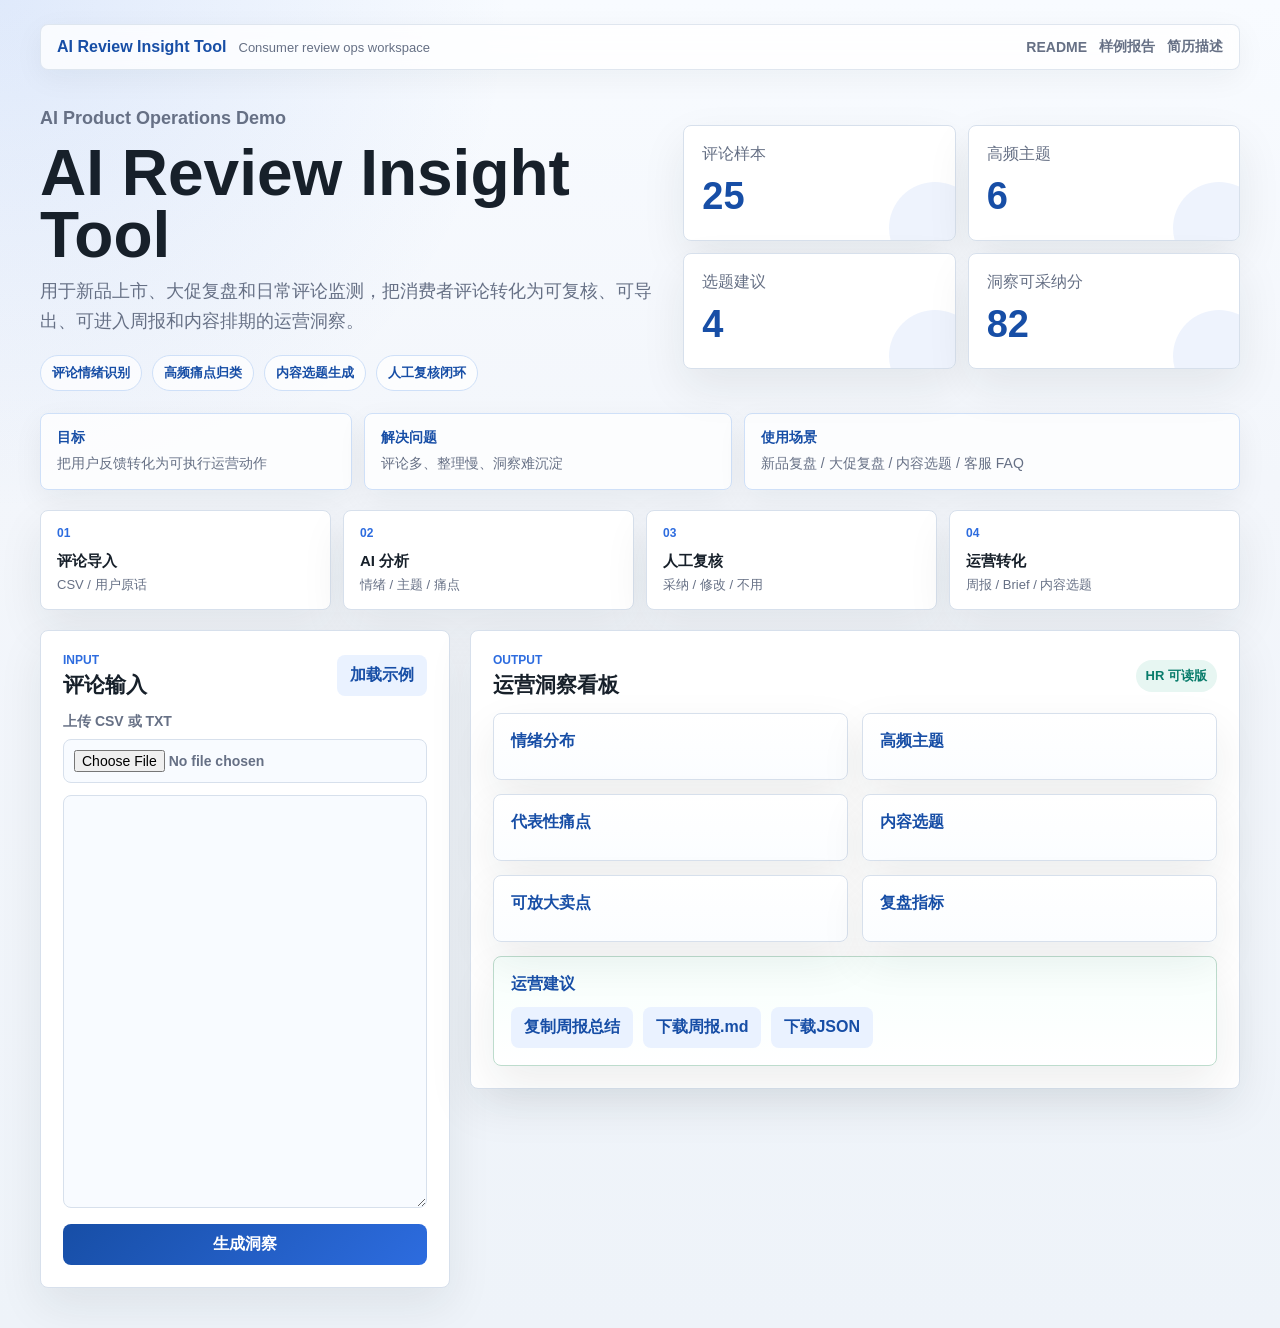
==== docs/index.html @ 0222f664 "Clarify product goal and use cases" ====
<!doctype html>
<html lang="zh-CN">
  <head>
    <meta charset="UTF-8" />
    <meta name="viewport" content="width=device-width, initial-scale=1.0" />
    <title>AI Review Insight Tool</title>
    <link rel="stylesheet" href="style.css" />
  </head>
  <body>
    <main class="page">
      <header class="topbar">
        <div>
          <strong>AI Review Insight Tool</strong>
          <span>Consumer review ops workspace</span>
        </div>
        <nav aria-label="Project links">
          <a href="https://github.com/mluo87716-png/ai-review-insight-tool">README</a>
          <a href="https://github.com/mluo87716-png/ai-review-insight-tool/blob/main/output/insight_report.md">样例报告</a>
          <a href="https://github.com/mluo87716-png/ai-review-insight-tool/blob/main/docs/resume-summary.md">简历描述</a>
        </nav>
      </header>

      <section class="hero">
        <div>
          <p class="eyebrow">AI Product Operations Demo</p>
          <h1>AI Review Insight Tool</h1>
          <p>用于新品上市、大促复盘和日常评论监测，把消费者评论转化为可复核、可导出、可进入周报和内容排期的运营洞察。</p>
          <div class="hero-tags" aria-label="Core capabilities">
            <span>评论情绪识别</span>
            <span>高频痛点归类</span>
            <span>内容选题生成</span>
            <span>人工复核闭环</span>
          </div>
        </div>
        <div class="metrics">
          <div><span>评论样本</span><strong id="reviewCount">25</strong></div>
          <div><span>高频主题</span><strong id="painCount">6</strong></div>
          <div><span>选题建议</span><strong id="topicCount">4</strong></div>
          <div><span>洞察可采纳分</span><strong id="adoptionScore">82</strong></div>
        </div>
      </section>

      <section class="scenario-strip" aria-label="Use scenarios">
        <div><strong>目标</strong><span>把用户反馈转化为可执行运营动作</span></div>
        <div><strong>解决问题</strong><span>评论多、整理慢、洞察难沉淀</span></div>
        <div><strong>使用场景</strong><span>新品复盘 / 大促复盘 / 内容选题 / 客服 FAQ</span></div>
      </section>

      <section class="workflow">
        <div><span>01</span><strong>评论导入</strong><small>CSV / 用户原话</small></div>
        <div><span>02</span><strong>AI 分析</strong><small>情绪 / 主题 / 痛点</small></div>
        <div><span>03</span><strong>人工复核</strong><small>采纳 / 修改 / 不用</small></div>
        <div><span>04</span><strong>运营转化</strong><small>周报 / Brief / 内容选题</small></div>
      </section>

      <section class="workspace">
        <aside class="panel">
          <div class="panel-title">
            <div>
              <p class="section-kicker">Input</p>
              <h2>评论输入</h2>
            </div>
            <button id="loadSample" type="button">加载示例</button>
          </div>
          <label class="file-control">
            上传 CSV 或 TXT
            <input id="fileInput" type="file" accept=".csv,.txt" />
          </label>
          <textarea id="reviewInput" rows="15"></textarea>
          <button class="primary" id="analyzeButton" type="button">生成洞察</button>
        </aside>

        <section class="panel">
          <div class="panel-title">
            <div>
              <p class="section-kicker">Output</p>
              <h2>运营洞察看板</h2>
            </div>
            <span class="badge">HR 可读版</span>
          </div>
          <div class="grid">
            <article>
              <h3>情绪分布</h3>
              <ul id="sentimentList"></ul>
            </article>
            <article>
              <h3>高频主题</h3>
              <ul id="themeList"></ul>
            </article>
            <article>
              <h3>代表性痛点</h3>
              <ul id="painList"></ul>
            </article>
            <article>
              <h3>内容选题</h3>
              <ul id="contentList"></ul>
            </article>
            <article>
              <h3>可放大卖点</h3>
              <ul id="sellingList"></ul>
            </article>
            <article>
              <h3>复盘指标</h3>
              <ul id="metricList"></ul>
            </article>
          </div>
          <section class="advice">
            <h3>运营建议</h3>
            <p id="adviceText"></p>
            <div class="actions">
              <button id="copySummary" type="button">复制周报总结</button>
              <button id="downloadReport" type="button">下载周报.md</button>
              <button id="downloadJson" type="button">下载JSON</button>
            </div>
          </section>
        </section>
      </section>
    </main>
    <script src="app.js"></script>
  </body>
</html>
---- docs/style.css ----
:root {
  --bg: #f3f6fb;
  --surface: #ffffff;
  --surface-soft: #f8fbff;
  --line: #d7e0ec;
  --text: #17202a;
  --muted: #667085;
  --blue: #174ea6;
  --blue-2: #2d6cdf;
  --soft: #eaf2ff;
  --green: #087c6b;
  --green-soft: #e7f6f2;
  --shadow: 0 18px 45px rgba(23, 32, 42, 0.08);
}

* {
  box-sizing: border-box;
}

body {
  margin: 0;
  font-family: -apple-system, BlinkMacSystemFont, "PingFang SC", "Microsoft YaHei", sans-serif;
  color: var(--text);
  background:
    radial-gradient(circle at top left, rgba(45, 108, 223, 0.12), transparent 32rem),
    linear-gradient(180deg, #f8fbff 0%, var(--bg) 36%, #eef3f9 100%);
}

button,
textarea,
input {
  font: inherit;
}

.page {
  width: min(1200px, calc(100% - 32px));
  margin: 0 auto;
  padding: 24px 0 40px;
}

.topbar {
  display: flex;
  align-items: center;
  justify-content: space-between;
  gap: 20px;
  margin-bottom: 34px;
  border: 1px solid rgba(215, 224, 236, 0.8);
  border-radius: 8px;
  padding: 13px 16px;
  background: rgba(255, 255, 255, 0.78);
  box-shadow: 0 8px 30px rgba(23, 32, 42, 0.05);
  backdrop-filter: blur(14px);
}

.topbar div,
.topbar nav {
  display: flex;
  align-items: center;
  gap: 12px;
}

.topbar strong {
  color: var(--blue);
}

.topbar span {
  color: var(--muted);
  font-size: 13px;
}

.topbar a {
  color: var(--muted);
  font-size: 14px;
  font-weight: 700;
  text-decoration: none;
}

.topbar a:hover {
  color: var(--blue);
}

.hero {
  display: grid;
  grid-template-columns: minmax(0, 1.05fr) minmax(420px, 0.95fr);
  gap: 28px;
  align-items: center;
  padding-bottom: 22px;
}

.eyebrow {
  margin: 0 0 8px;
  color: var(--blue);
  font-size: 13px;
  font-weight: 800;
}

h1,
h2,
h3,
p {
  margin-top: 0;
}

h1 {
  margin-bottom: 10px;
  font-size: clamp(38px, 5vw, 64px);
  line-height: 0.98;
  letter-spacing: 0;
}

.hero p {
  max-width: 680px;
  color: var(--muted);
  font-size: 18px;
  line-height: 1.65;
}

.hero-tags {
  display: flex;
  flex-wrap: wrap;
  gap: 10px;
  margin-top: 18px;
}

.hero-tags span {
  border: 1px solid #cfe0f8;
  border-radius: 999px;
  padding: 8px 11px;
  color: var(--blue);
  background: rgba(255, 255, 255, 0.72);
  font-size: 13px;
  font-weight: 800;
}

.metrics {
  display: grid;
  grid-template-columns: repeat(2, minmax(0, 1fr));
  gap: 12px;
}

.metrics div,
.panel,
.grid article,
.advice,
.workflow div {
  border: 1px solid var(--line);
  border-radius: 8px;
  background: var(--surface);
  box-shadow: var(--shadow);
}

.metrics div {
  position: relative;
  overflow: hidden;
  min-height: 116px;
  padding: 18px;
}

.metrics div::after {
  position: absolute;
  right: -26px;
  bottom: -34px;
  width: 92px;
  height: 92px;
  border-radius: 999px;
  background: rgba(45, 108, 223, 0.08);
  content: "";
}

.metrics span,
li,
.advice p,
.workflow small {
  color: var(--muted);
}

.metrics strong {
  display: block;
  margin-top: 12px;
  color: var(--blue);
  font-size: 38px;
  line-height: 1;
}

.workflow {
  display: grid;
  grid-template-columns: repeat(4, 1fr);
  gap: 12px;
  margin-bottom: 20px;
}

.scenario-strip {
  display: grid;
  grid-template-columns: 0.85fr 1fr 1.35fr;
  gap: 12px;
  margin-bottom: 20px;
}

.scenario-strip div {
  border: 1px solid #cfe0f8;
  border-radius: 8px;
  padding: 15px 16px;
  background: rgba(255, 255, 255, 0.78);
  box-shadow: 0 10px 30px rgba(23, 32, 42, 0.06);
}

.scenario-strip strong,
.scenario-strip span {
  display: block;
}

.scenario-strip strong {
  margin-bottom: 6px;
  color: var(--blue);
  font-size: 14px;
}

.scenario-strip span {
  color: var(--muted);
  font-size: 14px;
  line-height: 1.5;
}

.workflow div {
  padding: 15px 16px;
}

.workflow strong,
.workflow span,
.workflow small {
  display: block;
}

.workflow span {
  margin-bottom: 12px;
  color: var(--blue-2);
  font-size: 12px;
  font-weight: 900;
}

.workflow strong {
  margin-bottom: 5px;
  color: var(--text);
  font-size: 15px;
}

.workflow small {
  font-size: 13px;
}

.workspace {
  display: grid;
  grid-template-columns: 410px minmax(0, 1fr);
  gap: 20px;
  align-items: start;
}

.panel {
  padding: 22px;
}

.panel-title {
  display: flex;
  align-items: center;
  justify-content: space-between;
  gap: 12px;
  margin-bottom: 14px;
}

.panel-title h2 {
  margin-bottom: 0;
  font-size: 21px;
}

.section-kicker {
  margin-bottom: 4px;
  color: var(--blue-2);
  font-size: 12px;
  font-weight: 900;
  letter-spacing: 0;
  text-transform: uppercase;
}

button {
  border: 0;
  border-radius: 8px;
  padding: 10px 13px;
  color: var(--blue);
  background: var(--soft);
  cursor: pointer;
  font-weight: 800;
  transition: transform 0.15s ease, box-shadow 0.15s ease, background 0.15s ease;
}

button:hover {
  transform: translateY(-1px);
  box-shadow: 0 8px 18px rgba(23, 78, 166, 0.13);
}

.primary {
  width: 100%;
  margin-top: 12px;
  color: #ffffff;
  background: linear-gradient(135deg, var(--blue), var(--blue-2));
}

.file-control {
  display: grid;
  gap: 8px;
  margin-bottom: 12px;
  color: var(--muted);
  font-size: 14px;
  font-weight: 700;
}

.file-control input {
  width: 100%;
  border: 1px solid var(--line);
  border-radius: 8px;
  padding: 10px;
  color: var(--muted);
  background: var(--surface-soft);
}

textarea {
  width: 100%;
  min-height: 360px;
  border: 1px solid var(--line);
  border-radius: 8px;
  padding: 14px;
  resize: vertical;
  color: var(--text);
  background: var(--surface-soft);
  line-height: 1.6;
  outline: none;
}

textarea:focus,
.file-control input:focus {
  border-color: #8fb4ef;
  box-shadow: 0 0 0 3px rgba(45, 108, 223, 0.12);
}

.badge {
  border-radius: 999px;
  padding: 7px 10px;
  color: var(--green);
  background: var(--green-soft);
  font-size: 13px;
  font-weight: 800;
}

.grid {
  display: grid;
  grid-template-columns: repeat(2, minmax(0, 1fr));
  gap: 14px;
}

.grid article,
.advice {
  padding: 17px;
}

.grid article {
  background: linear-gradient(180deg, #ffffff 0%, #fbfdff 100%);
}

.grid article:hover {
  border-color: #bdd0ed;
}

h3 {
  margin-bottom: 10px;
  color: var(--blue);
  font-size: 16px;
}

ul {
  margin: 0;
  padding-left: 18px;
}

li {
  margin-bottom: 8px;
  line-height: 1.5;
}

.advice {
  margin-top: 14px;
  border-color: #bddccd;
  background: linear-gradient(180deg, #f7fffc 0%, #ffffff 100%);
}

.advice p {
  margin-bottom: 0;
  line-height: 1.7;
}

.actions {
  display: flex;
  flex-wrap: wrap;
  gap: 10px;
  margin-top: 12px;
}

@media (max-width: 880px) {
  .topbar,
  .topbar div,
  .topbar nav {
    align-items: flex-start;
    flex-direction: column;
  }

  .hero,
  .workspace,
  .metrics,
  .grid,
  .workflow,
  .scenario-strip {
    grid-template-columns: 1fr;
  }
}
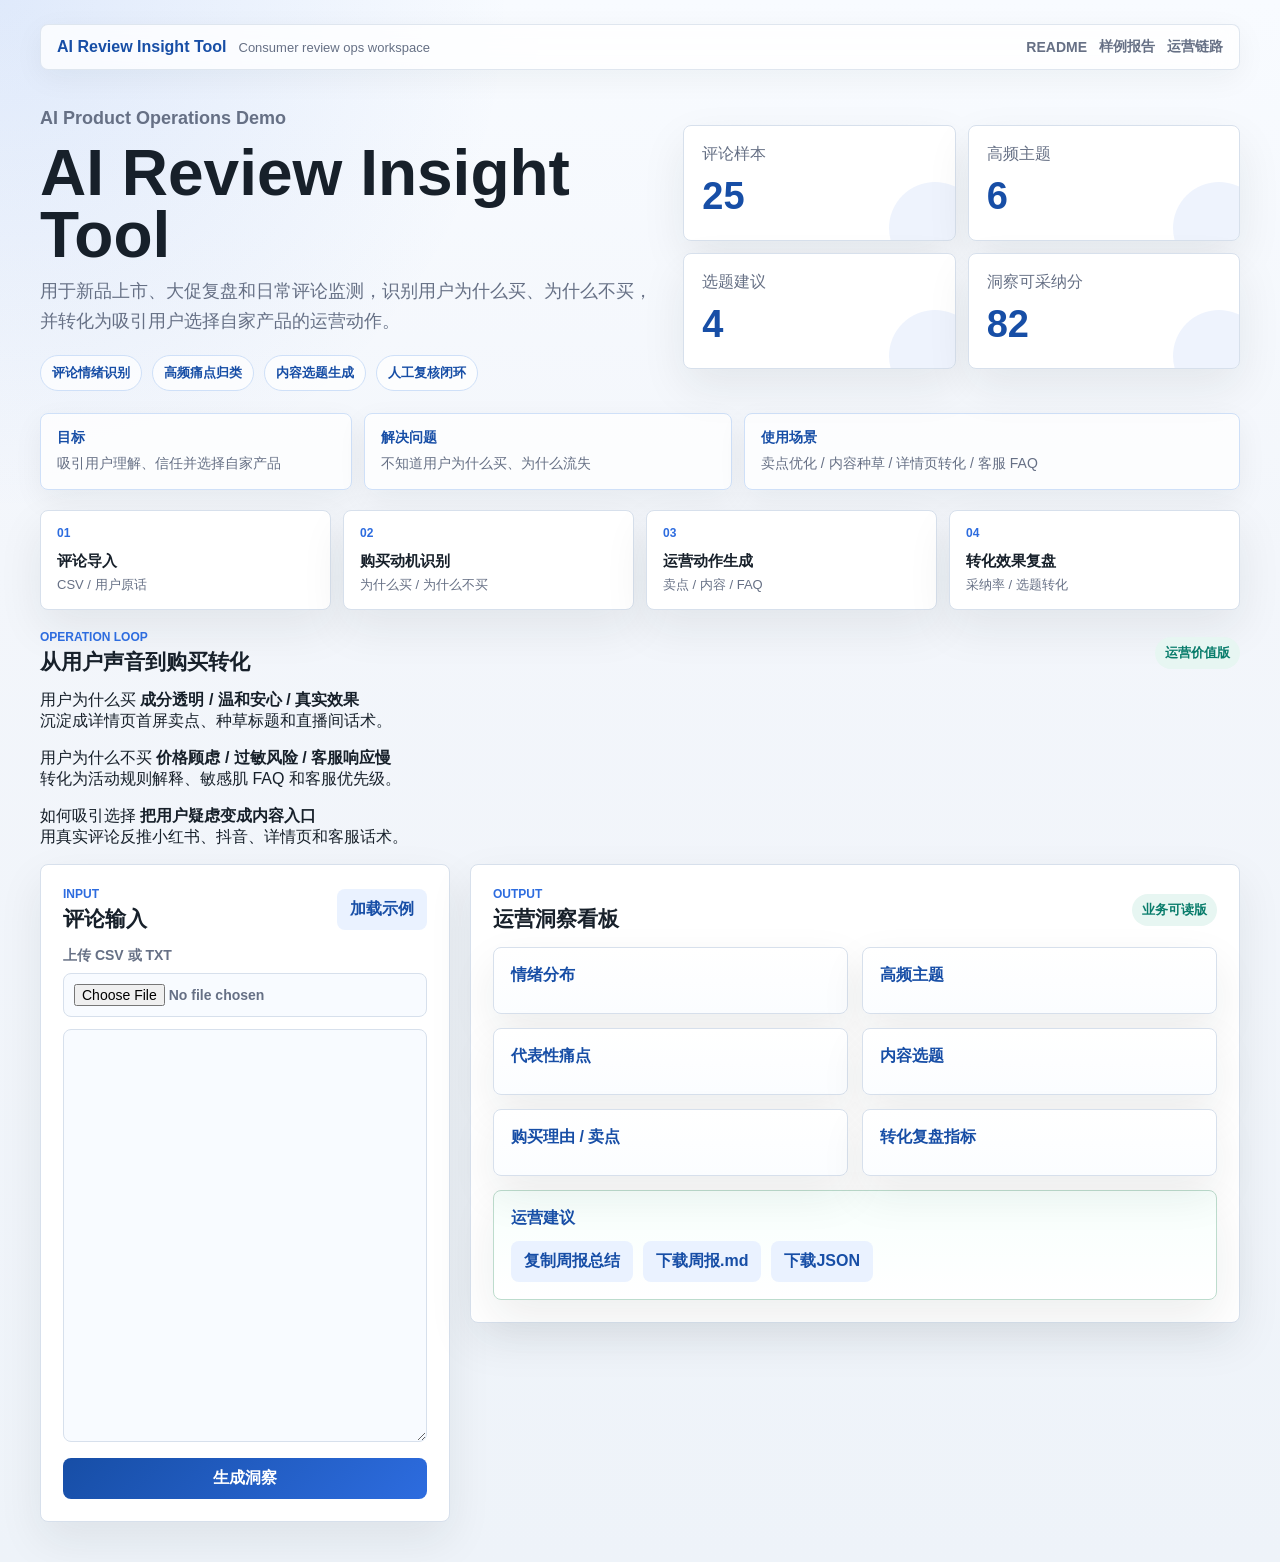
==== commit 198bf2ee: "Remove resume and interview wording" ====
--- a/docs/index.html
+++ b/docs/index.html
@@ -14,9 +14,9 @@
           <span>Consumer review ops workspace</span>
         </div>
         <nav aria-label="Project links">
-          <a href="https://github.com/mluo87716-png/ai-review-insight-tool">README</a>
-          <a href="https://github.com/mluo87716-png/ai-review-insight-tool/blob/main/output/insight_report.md">样例报告</a>
-          <a href="https://github.com/mluo87716-png/ai-review-insight-tool/blob/main/docs/resume-summary.md">简历描述</a>
+          <a href="https://github.com/Sophia7877/ai-review-insight-tool">README</a>
+          <a href="https://github.com/Sophia7877/ai-review-insight-tool/blob/main/output/insight_report.md">样例报告</a>
+          <a href="https://github.com/Sophia7877/ai-review-insight-tool/blob/main/docs/operation-loop.md">运营链路</a>
         </nav>
       </header>
 
@@ -24,7 +24,7 @@
         <div>
           <p class="eyebrow">AI Product Operations Demo</p>
           <h1>AI Review Insight Tool</h1>
-          <p>用于新品上市、大促复盘和日常评论监测，把消费者评论转化为可复核、可导出、可进入周报和内容排期的运营洞察。</p>
+          <p>用于新品上市、大促复盘和日常评论监测，识别用户为什么买、为什么不买，并转化为吸引用户选择自家产品的运营动作。</p>
           <div class="hero-tags" aria-label="Core capabilities">
             <span>评论情绪识别</span>
             <span>高频痛点归类</span>
@@ -41,16 +41,43 @@
       </section>
 
       <section class="scenario-strip" aria-label="Use scenarios">
-        <div><strong>目标</strong><span>把用户反馈转化为可执行运营动作</span></div>
-        <div><strong>解决问题</strong><span>评论多、整理慢、洞察难沉淀</span></div>
-        <div><strong>使用场景</strong><span>新品复盘 / 大促复盘 / 内容选题 / 客服 FAQ</span></div>
+        <div><strong>目标</strong><span>吸引用户理解、信任并选择自家产品</span></div>
+        <div><strong>解决问题</strong><span>不知道用户为什么买、为什么流失</span></div>
+        <div><strong>使用场景</strong><span>卖点优化 / 内容种草 / 详情页转化 / 客服 FAQ</span></div>
       </section>
 
       <section class="workflow">
         <div><span>01</span><strong>评论导入</strong><small>CSV / 用户原话</small></div>
-        <div><span>02</span><strong>AI 分析</strong><small>情绪 / 主题 / 痛点</small></div>
-        <div><span>03</span><strong>人工复核</strong><small>采纳 / 修改 / 不用</small></div>
-        <div><span>04</span><strong>运营转化</strong><small>周报 / Brief / 内容选题</small></div>
+        <div><span>02</span><strong>购买动机识别</strong><small>为什么买 / 为什么不买</small></div>
+        <div><span>03</span><strong>运营动作生成</strong><small>卖点 / 内容 / FAQ</small></div>
+        <div><span>04</span><strong>转化效果复盘</strong><small>采纳率 / 选题转化</small></div>
+      </section>
+
+      <section class="conversion-map">
+        <div class="panel-title">
+          <div>
+            <p class="section-kicker">Operation Loop</p>
+            <h2>从用户声音到购买转化</h2>
+          </div>
+          <span class="badge">运营价值版</span>
+        </div>
+        <div class="conversion-grid">
+          <article>
+            <span>用户为什么买</span>
+            <strong>成分透明 / 温和安心 / 真实效果</strong>
+            <p>沉淀成详情页首屏卖点、种草标题和直播间话术。</p>
+          </article>
+          <article>
+            <span>用户为什么不买</span>
+            <strong>价格顾虑 / 过敏风险 / 客服响应慢</strong>
+            <p>转化为活动规则解释、敏感肌 FAQ 和客服优先级。</p>
+          </article>
+          <article>
+            <span>如何吸引选择</span>
+            <strong>把用户疑虑变成内容入口</strong>
+            <p>用真实评论反推小红书、抖音、详情页和客服话术。</p>
+          </article>
+        </div>
       </section>
 
       <section class="workspace">
@@ -76,7 +103,7 @@
               <p class="section-kicker">Output</p>
               <h2>运营洞察看板</h2>
             </div>
-            <span class="badge">HR 可读版</span>
+            <span class="badge">业务可读版</span>
           </div>
           <div class="grid">
             <article>
@@ -96,11 +123,11 @@
               <ul id="contentList"></ul>
             </article>
             <article>
-              <h3>可放大卖点</h3>
+              <h3>购买理由 / 卖点</h3>
               <ul id="sellingList"></ul>
             </article>
             <article>
-              <h3>复盘指标</h3>
+              <h3>转化复盘指标</h3>
               <ul id="metricList"></ul>
             </article>
           </div>
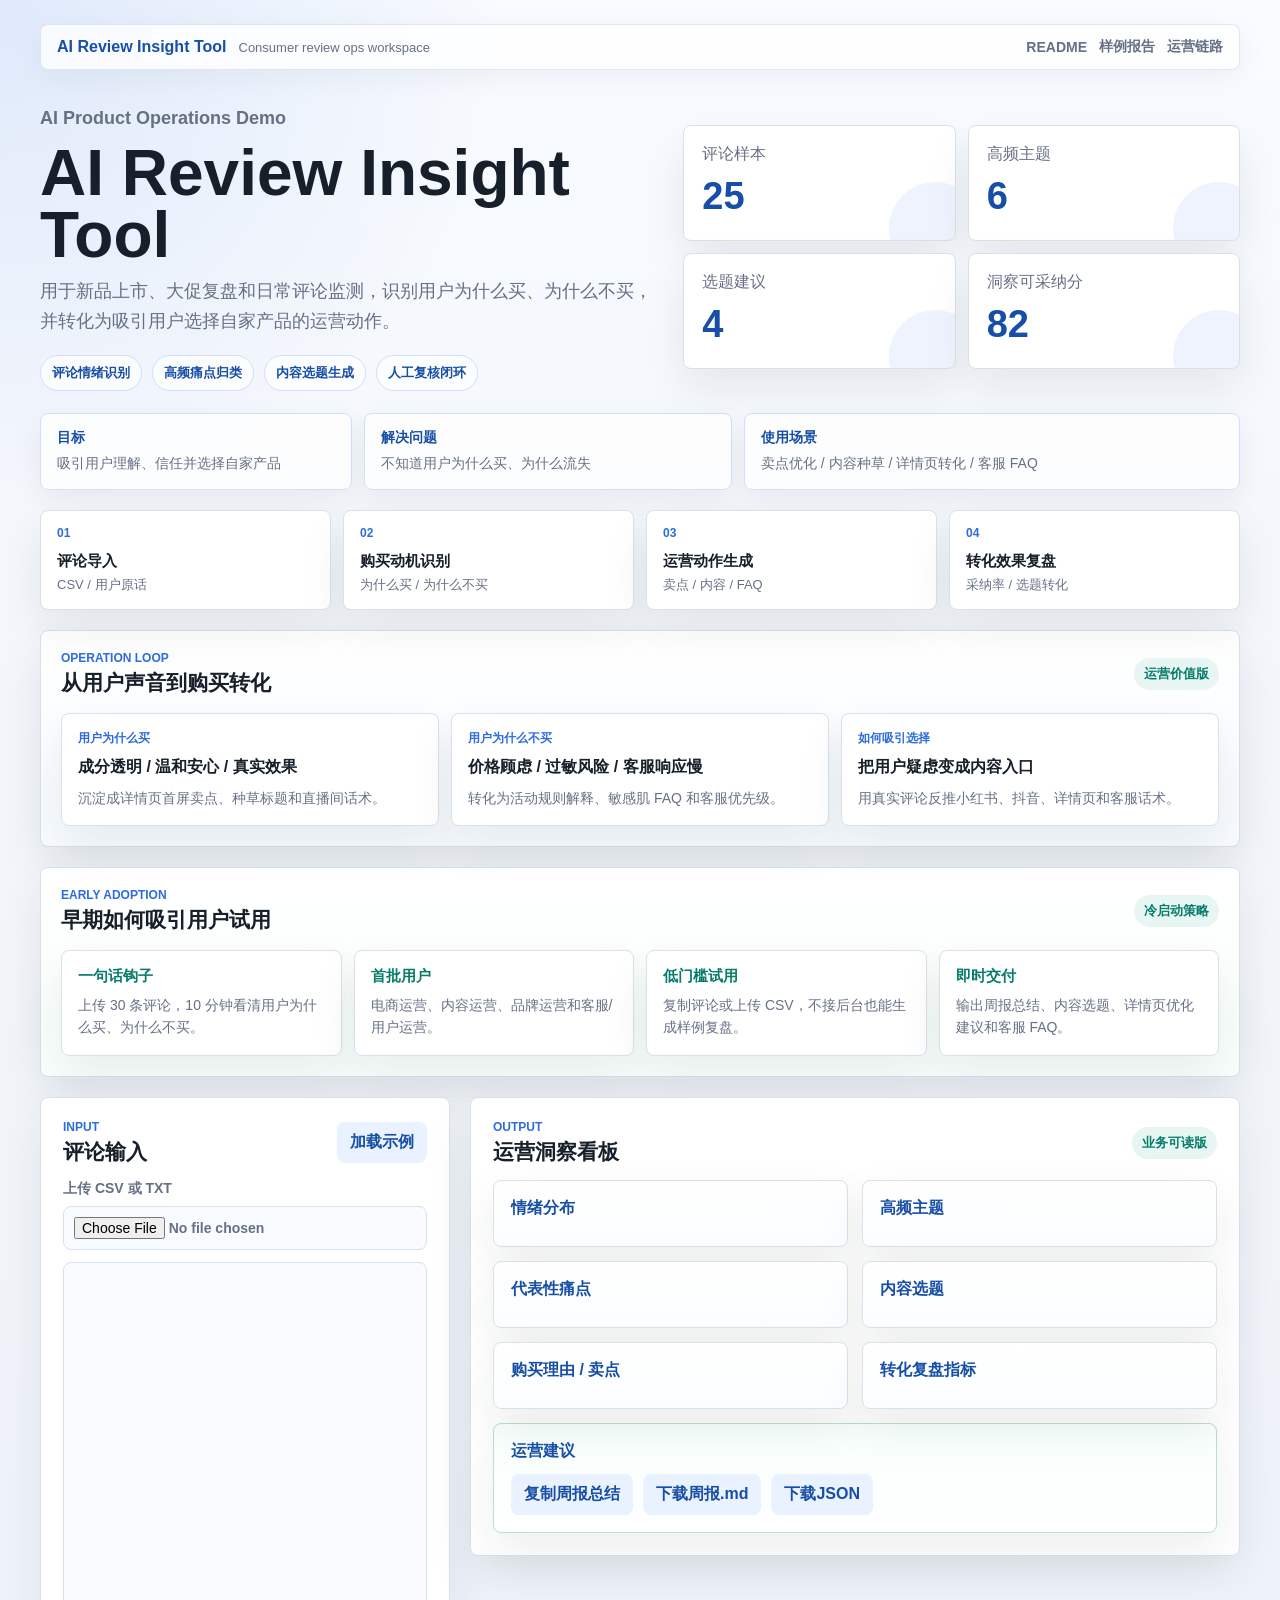
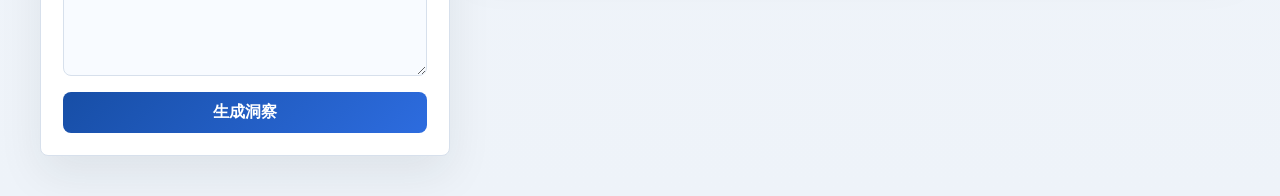
==== commit 61b06248: "Add early adoption strategy" ====
--- a/docs/index.html
+++ b/docs/index.html
@@ -80,6 +80,34 @@
         </div>
       </section>
 
+      <section class="growth-map">
+        <div class="panel-title">
+          <div>
+            <p class="section-kicker">Early Adoption</p>
+            <h2>早期如何吸引用户试用</h2>
+          </div>
+          <span class="badge">冷启动策略</span>
+        </div>
+        <div class="growth-grid">
+          <article>
+            <strong>一句话钩子</strong>
+            <p>上传 30 条评论，10 分钟看清用户为什么买、为什么不买。</p>
+          </article>
+          <article>
+            <strong>首批用户</strong>
+            <p>电商运营、内容运营、品牌运营和客服/用户运营。</p>
+          </article>
+          <article>
+            <strong>低门槛试用</strong>
+            <p>复制评论或上传 CSV，不接后台也能生成样例复盘。</p>
+          </article>
+          <article>
+            <strong>即时交付</strong>
+            <p>输出周报总结、内容选题、详情页优化建议和客服 FAQ。</p>
+          </article>
+        </div>
+      </section>
+
       <section class="workspace">
         <aside class="panel">
           <div class="panel-title">
--- a/docs/style.css
+++ b/docs/style.css
@@ -142,7 +142,11 @@
 .panel,
 .grid article,
 .advice,
-.workflow div {
+.workflow div,
+.conversion-map,
+.conversion-grid article,
+.growth-map,
+.growth-grid article {
   border: 1px solid var(--line);
   border-radius: 8px;
   background: var(--surface);
@@ -223,6 +227,83 @@
 
 .workflow div {
   padding: 15px 16px;
+}
+
+.conversion-map {
+  margin-bottom: 20px;
+  padding: 20px;
+  background: linear-gradient(180deg, #ffffff 0%, #f7fbff 100%);
+}
+
+.growth-map {
+  margin-bottom: 20px;
+  padding: 20px;
+  background: linear-gradient(180deg, #ffffff 0%, #f8fffc 100%);
+}
+
+.conversion-map .panel-title,
+.growth-map .panel-title {
+  margin-bottom: 16px;
+}
+
+.conversion-grid,
+.growth-grid {
+  display: grid;
+  gap: 12px;
+}
+
+.conversion-grid {
+  grid-template-columns: repeat(3, 1fr);
+}
+
+.growth-grid {
+  grid-template-columns: repeat(4, 1fr);
+}
+
+.conversion-grid article,
+.growth-grid article {
+  padding: 16px;
+}
+
+.conversion-grid span,
+.conversion-grid strong,
+.conversion-grid p,
+.growth-grid strong,
+.growth-grid p {
+  display: block;
+}
+
+.conversion-grid span {
+  margin-bottom: 8px;
+  color: var(--blue-2);
+  font-size: 12px;
+  font-weight: 900;
+}
+
+.conversion-grid strong {
+  margin-bottom: 9px;
+  color: var(--text);
+  line-height: 1.45;
+}
+
+.conversion-grid p {
+  margin-bottom: 0;
+  color: var(--muted);
+  font-size: 14px;
+  line-height: 1.6;
+}
+
+.growth-grid strong {
+  margin-bottom: 8px;
+  color: var(--green);
+  font-size: 15px;
+}
+
+.growth-grid p {
+  margin-bottom: 0;
+  color: var(--muted);
+  font-size: 14px;
+  line-height: 1.6;
 }
 
 .workflow strong,
@@ -416,7 +497,9 @@
   .metrics,
   .grid,
   .workflow,
-  .scenario-strip {
+  .scenario-strip,
+  .conversion-grid,
+  .growth-grid {
     grid-template-columns: 1fr;
   }
 }
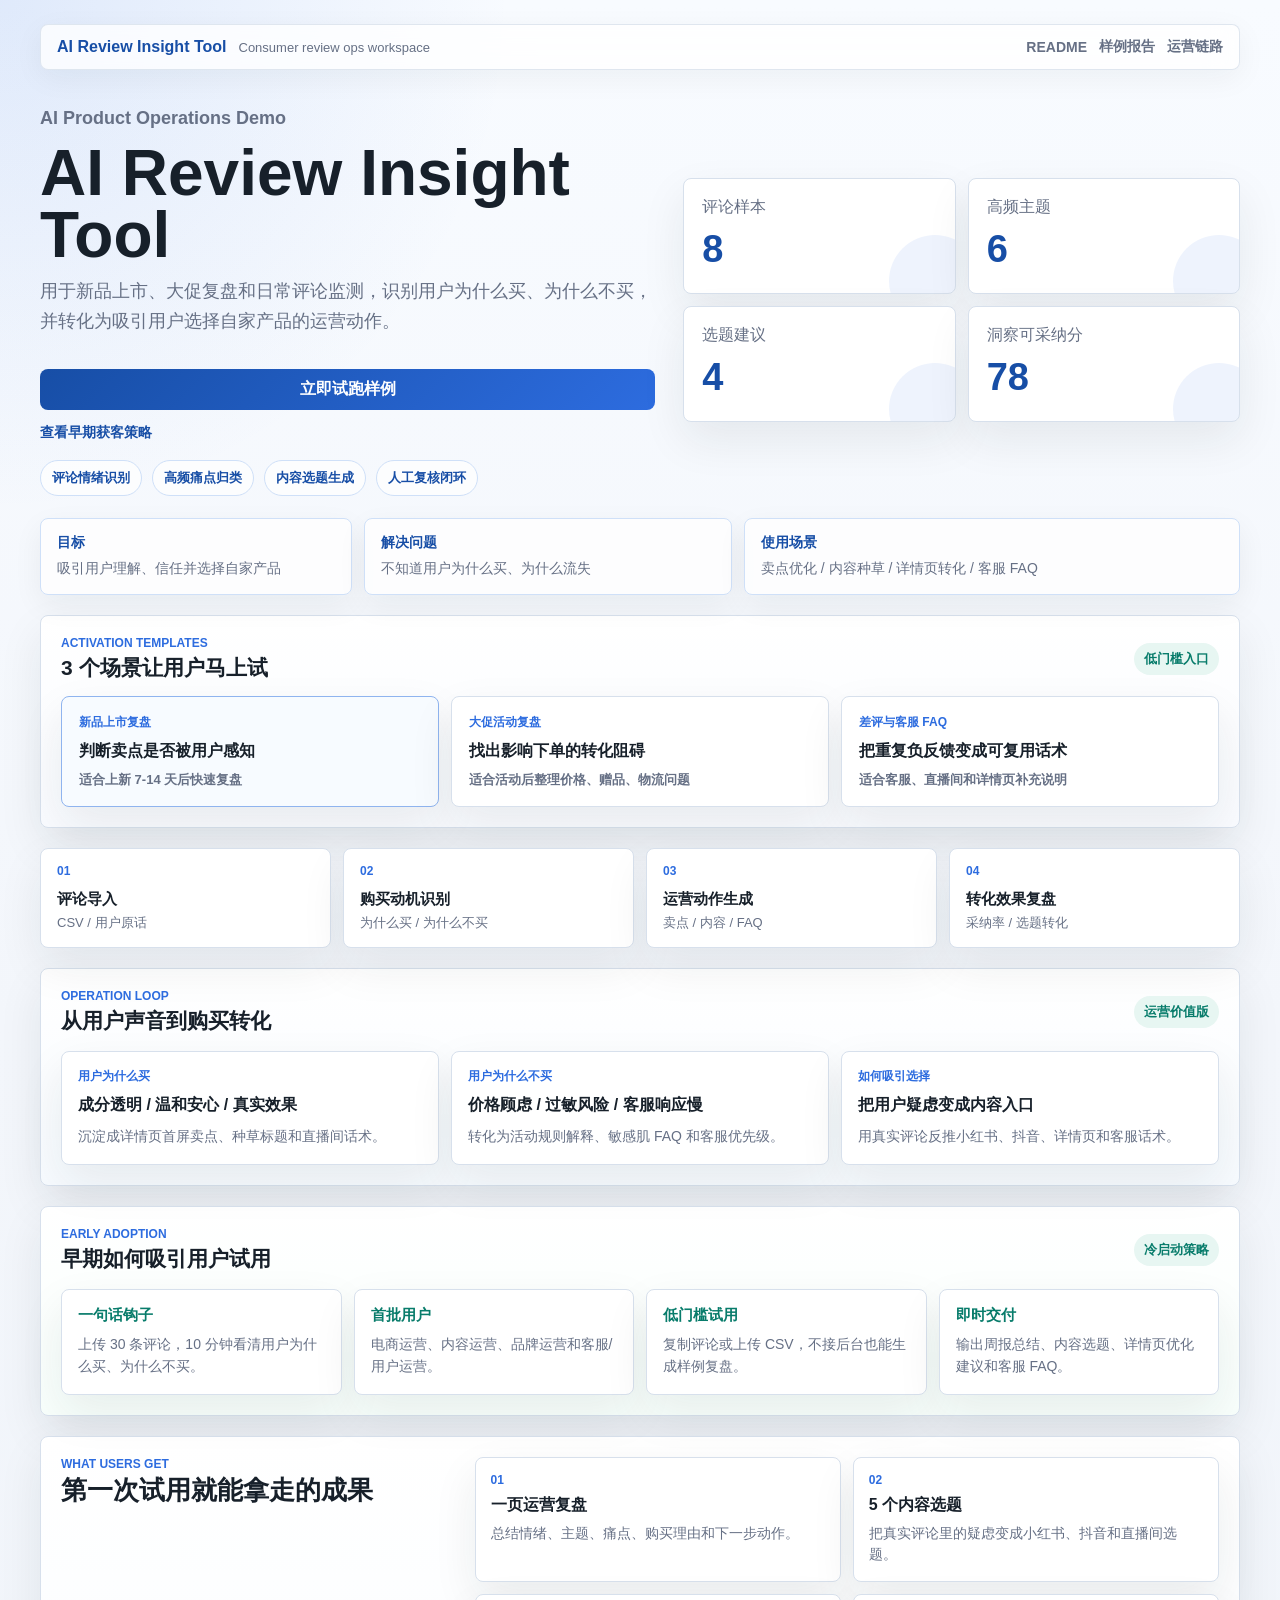
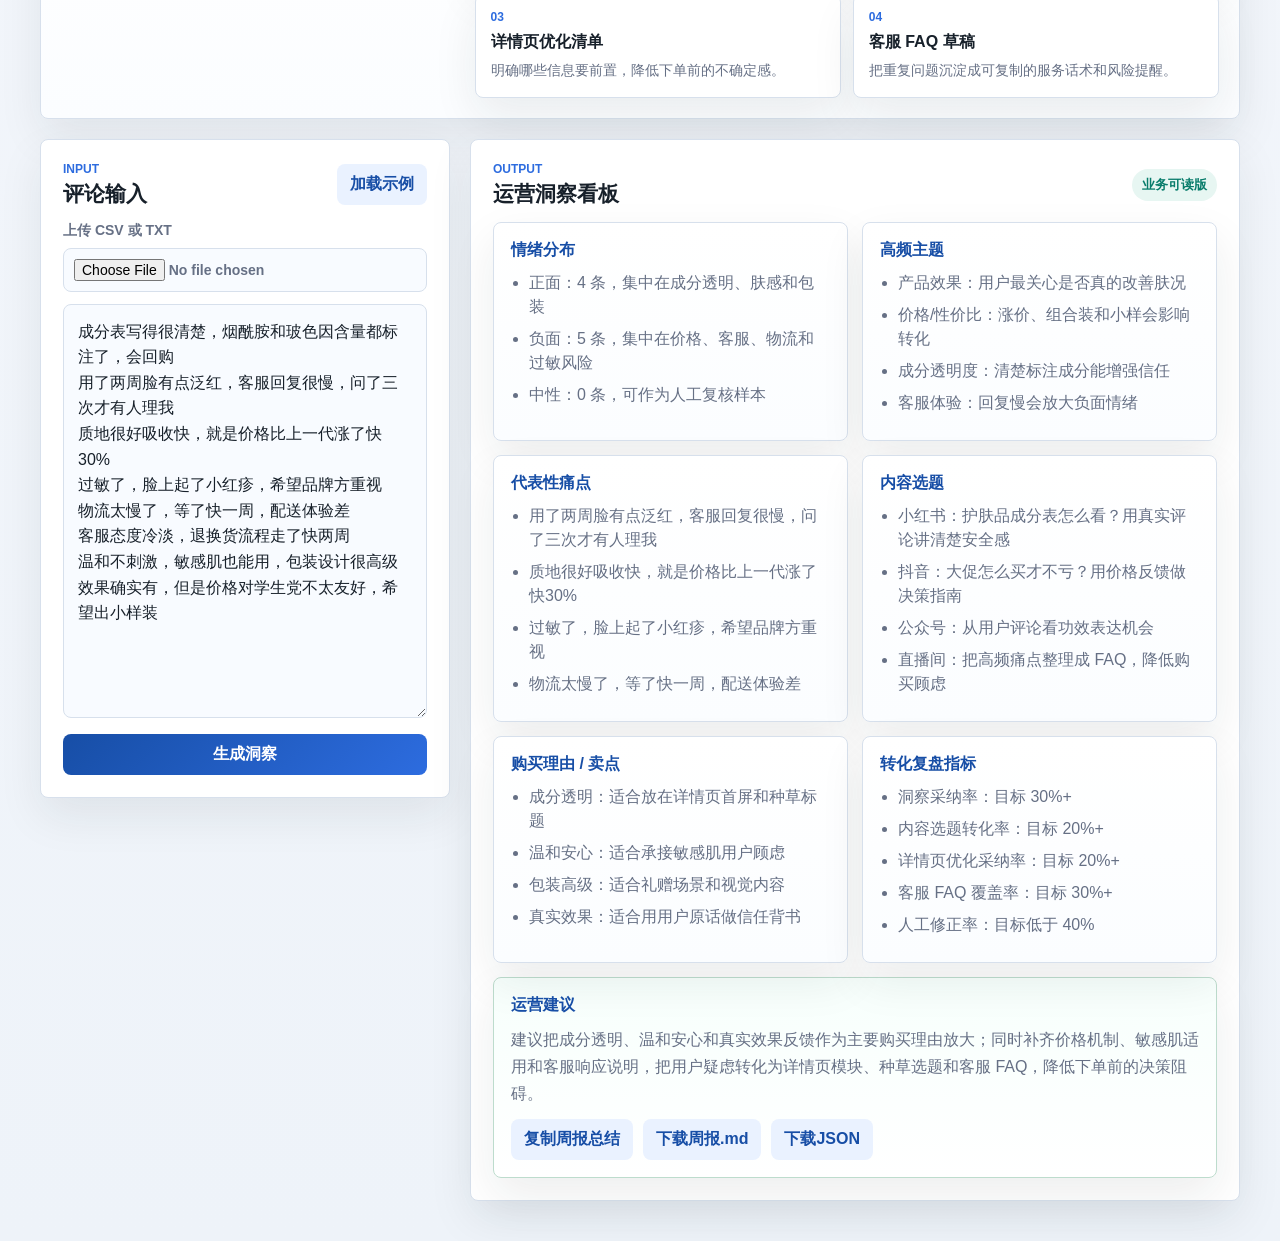
==== commit abd4d473: "Improve demo activation experience" ====
--- a/docs/index.html
+++ b/docs/index.html
@@ -25,6 +25,10 @@
           <p class="eyebrow">AI Product Operations Demo</p>
           <h1>AI Review Insight Tool</h1>
           <p>用于新品上市、大促复盘和日常评论监测，识别用户为什么买、为什么不买，并转化为吸引用户选择自家产品的运营动作。</p>
+          <div class="hero-actions">
+            <button class="primary inline-action" id="startDemo" type="button">立即试跑样例</button>
+            <a href="early-adoption.md">查看早期获客策略</a>
+          </div>
           <div class="hero-tags" aria-label="Core capabilities">
             <span>评论情绪识别</span>
             <span>高频痛点归类</span>
@@ -46,6 +50,33 @@
         <div><strong>使用场景</strong><span>卖点优化 / 内容种草 / 详情页转化 / 客服 FAQ</span></div>
       </section>
 
+      <section class="template-lab">
+        <div class="panel-title">
+          <div>
+            <p class="section-kicker">Activation Templates</p>
+            <h2>3 个场景让用户马上试</h2>
+          </div>
+          <span class="badge">低门槛入口</span>
+        </div>
+        <div class="template-grid">
+          <button class="template-card active" type="button" data-template="launch">
+            <span>新品上市复盘</span>
+            <strong>判断卖点是否被用户感知</strong>
+            <small>适合上新 7-14 天后快速复盘</small>
+          </button>
+          <button class="template-card" type="button" data-template="campaign">
+            <span>大促活动复盘</span>
+            <strong>找出影响下单的转化阻碍</strong>
+            <small>适合活动后整理价格、赠品、物流问题</small>
+          </button>
+          <button class="template-card" type="button" data-template="negative">
+            <span>差评与客服 FAQ</span>
+            <strong>把重复负反馈变成可复用话术</strong>
+            <small>适合客服、直播间和详情页补充说明</small>
+          </button>
+        </div>
+      </section>
+
       <section class="workflow">
         <div><span>01</span><strong>评论导入</strong><small>CSV / 用户原话</small></div>
         <div><span>02</span><strong>购买动机识别</strong><small>为什么买 / 为什么不买</small></div>
@@ -108,7 +139,20 @@
         </div>
       </section>
 
-      <section class="workspace">
+      <section class="outcome-wall">
+        <div>
+          <p class="section-kicker">What users get</p>
+          <h2>第一次试用就能拿走的成果</h2>
+        </div>
+        <div class="outcome-grid">
+          <article><span>01</span><strong>一页运营复盘</strong><p>总结情绪、主题、痛点、购买理由和下一步动作。</p></article>
+          <article><span>02</span><strong>5 个内容选题</strong><p>把真实评论里的疑虑变成小红书、抖音和直播间选题。</p></article>
+          <article><span>03</span><strong>详情页优化清单</strong><p>明确哪些信息要前置，降低下单前的不确定感。</p></article>
+          <article><span>04</span><strong>客服 FAQ 草稿</strong><p>把重复问题沉淀成可复制的服务话术和风险提醒。</p></article>
+        </div>
+      </section>
+
+      <section class="workspace" id="demoWorkspace">
         <aside class="panel">
           <div class="panel-title">
             <div>
--- a/docs/style.css
+++ b/docs/style.css
@@ -122,6 +122,26 @@
   margin-top: 18px;
 }
 
+.hero-actions {
+  display: flex;
+  flex-wrap: wrap;
+  align-items: center;
+  gap: 14px;
+  margin-top: 20px;
+}
+
+.hero-actions a {
+  color: var(--blue);
+  font-size: 14px;
+  font-weight: 800;
+  text-decoration: none;
+}
+
+.inline-action {
+  width: auto;
+  margin-top: 0;
+}
+
 .hero-tags span {
   border: 1px solid #cfe0f8;
   border-radius: 999px;
@@ -146,7 +166,11 @@
 .conversion-map,
 .conversion-grid article,
 .growth-map,
-.growth-grid article {
+.growth-grid article,
+.template-lab,
+.template-card,
+.outcome-wall,
+.outcome-grid article {
   border: 1px solid var(--line);
   border-radius: 8px;
   background: var(--surface);
@@ -229,6 +253,55 @@
   padding: 15px 16px;
 }
 
+.template-lab {
+  margin-bottom: 20px;
+  padding: 20px;
+  background: linear-gradient(180deg, #ffffff 0%, #f9fbff 100%);
+}
+
+.template-grid {
+  display: grid;
+  grid-template-columns: repeat(3, 1fr);
+  gap: 12px;
+}
+
+.template-card {
+  padding: 17px;
+  text-align: left;
+  background: #ffffff;
+}
+
+.template-card.active,
+.template-card:hover {
+  border-color: #8fb4ef;
+  background: #f7fbff;
+}
+
+.template-card span,
+.template-card strong,
+.template-card small {
+  display: block;
+}
+
+.template-card span {
+  margin-bottom: 8px;
+  color: var(--blue-2);
+  font-size: 12px;
+  font-weight: 900;
+}
+
+.template-card strong {
+  margin-bottom: 8px;
+  color: var(--text);
+  line-height: 1.45;
+}
+
+.template-card small {
+  color: var(--muted);
+  font-size: 13px;
+  line-height: 1.5;
+}
+
 .conversion-map {
   margin-bottom: 20px;
   padding: 20px;
@@ -304,6 +377,52 @@
   color: var(--muted);
   font-size: 14px;
   line-height: 1.6;
+}
+
+.outcome-wall {
+  display: grid;
+  grid-template-columns: 0.85fr 1.6fr;
+  gap: 18px;
+  margin-bottom: 20px;
+  padding: 20px;
+  background: linear-gradient(180deg, #ffffff 0%, #fbfdff 100%);
+}
+
+.outcome-wall h2 {
+  margin-bottom: 0;
+  font-size: 26px;
+  line-height: 1.2;
+}
+
+.outcome-grid {
+  display: grid;
+  grid-template-columns: repeat(2, 1fr);
+  gap: 12px;
+}
+
+.outcome-grid article {
+  padding: 15px;
+}
+
+.outcome-grid span {
+  display: block;
+  margin-bottom: 8px;
+  color: var(--blue-2);
+  font-size: 12px;
+  font-weight: 900;
+}
+
+.outcome-grid strong {
+  display: block;
+  margin-bottom: 7px;
+  color: var(--text);
+}
+
+.outcome-grid p {
+  margin-bottom: 0;
+  color: var(--muted);
+  font-size: 14px;
+  line-height: 1.55;
 }
 
 .workflow strong,
@@ -498,8 +617,11 @@
   .grid,
   .workflow,
   .scenario-strip,
+  .template-grid,
   .conversion-grid,
-  .growth-grid {
+  .growth-grid,
+  .outcome-wall,
+  .outcome-grid {
     grid-template-columns: 1fr;
   }
 }
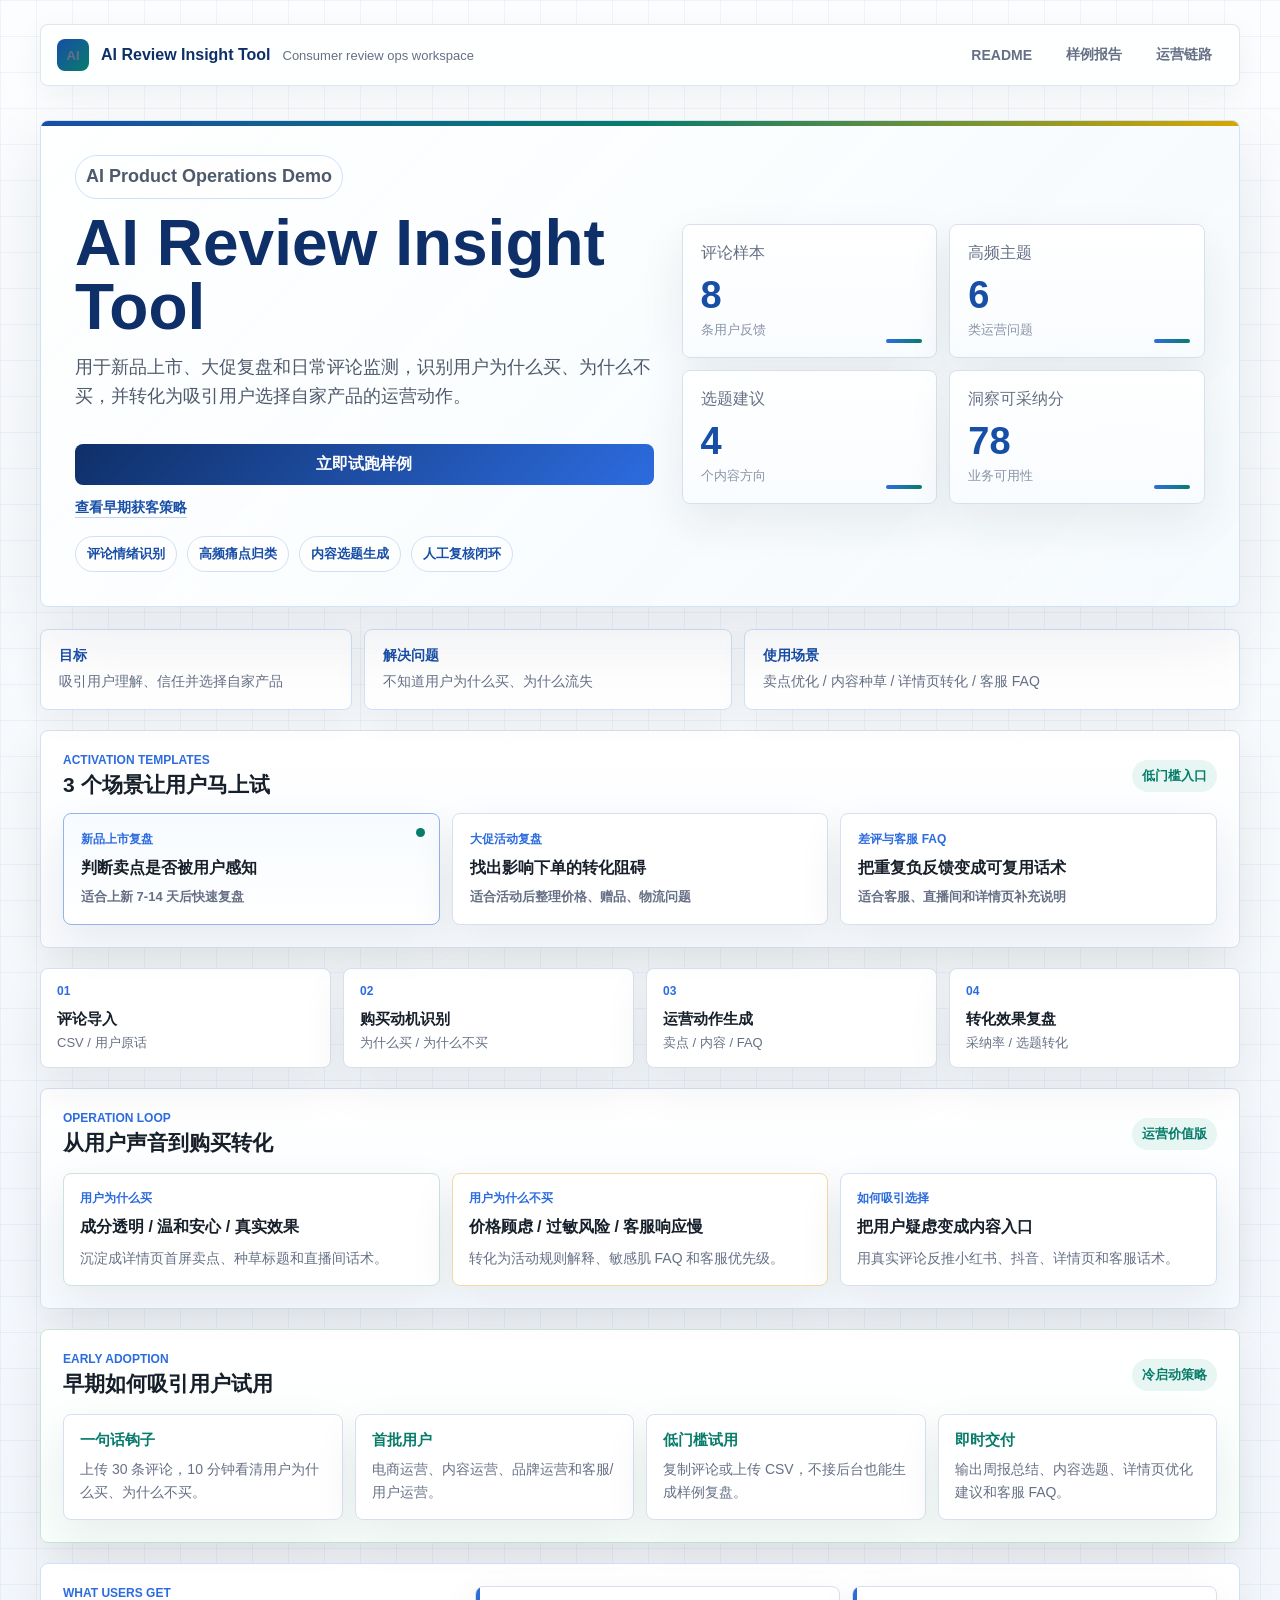
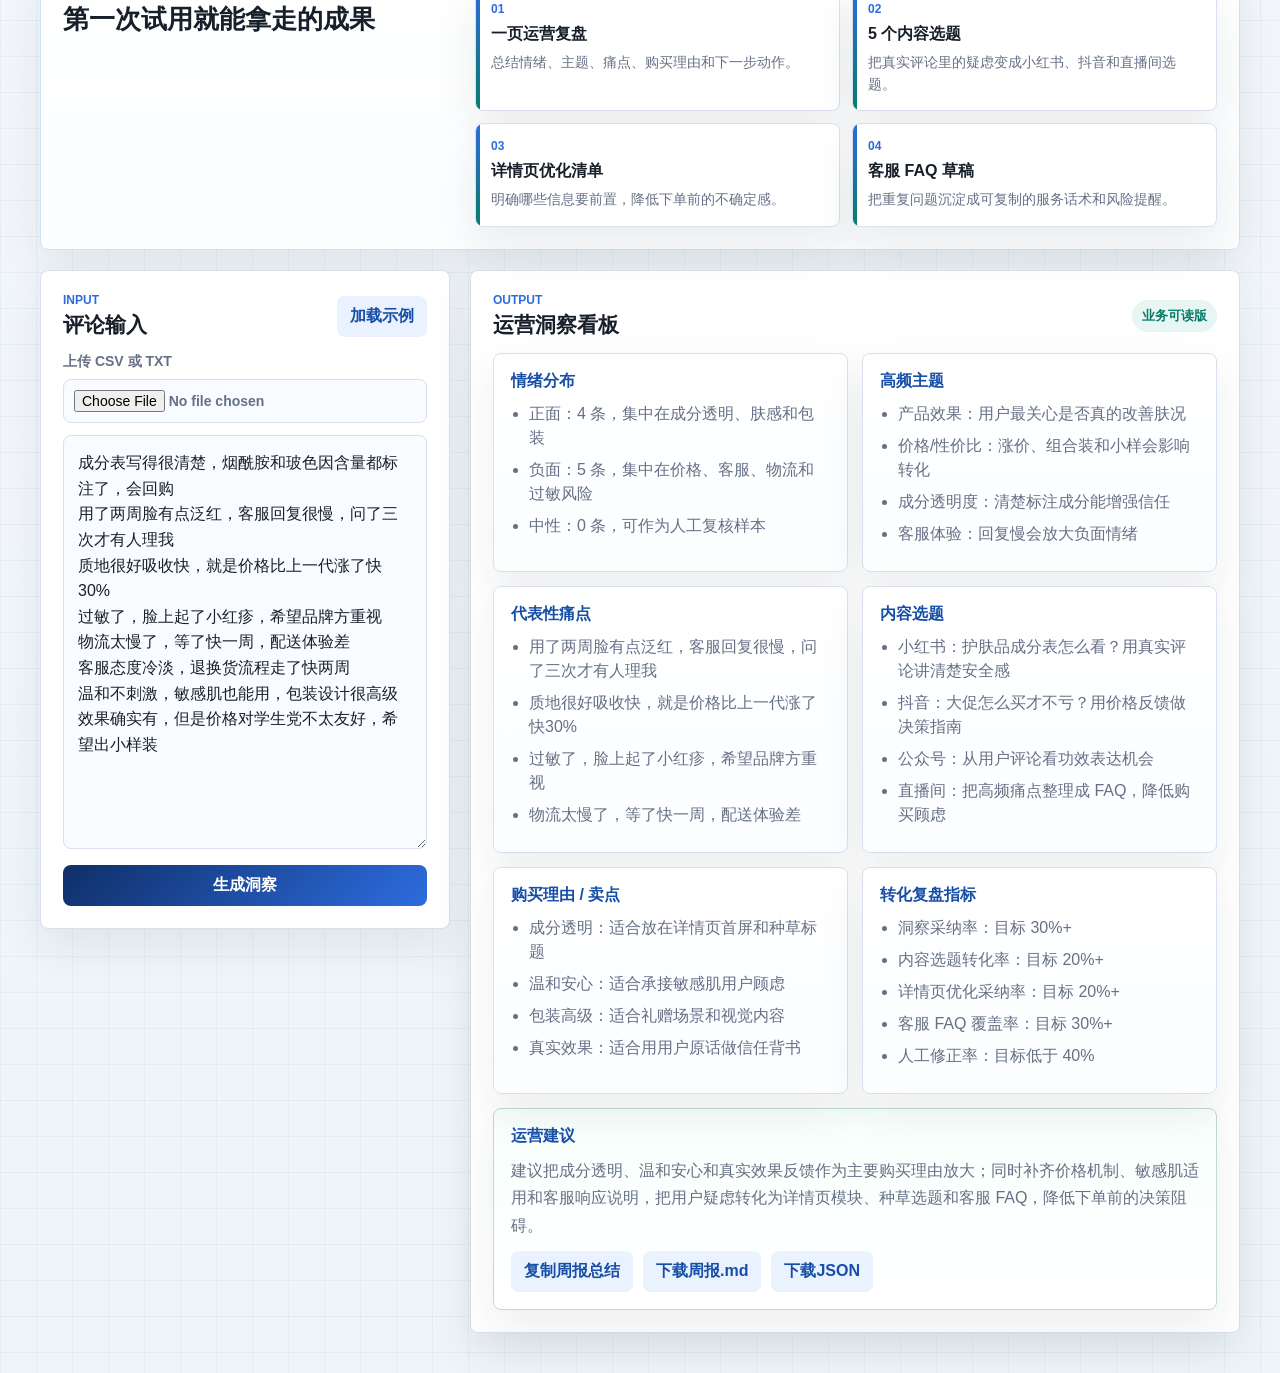
==== commit 1af2de1f: "Remove JD coverage from public project" ====
--- a/docs/index.html
+++ b/docs/index.html
@@ -10,6 +10,7 @@
     <main class="page">
       <header class="topbar">
         <div>
+          <span class="brand-mark">AI</span>
           <strong>AI Review Insight Tool</strong>
           <span>Consumer review ops workspace</span>
         </div>
@@ -37,10 +38,10 @@
           </div>
         </div>
         <div class="metrics">
-          <div><span>评论样本</span><strong id="reviewCount">25</strong></div>
-          <div><span>高频主题</span><strong id="painCount">6</strong></div>
-          <div><span>选题建议</span><strong id="topicCount">4</strong></div>
-          <div><span>洞察可采纳分</span><strong id="adoptionScore">82</strong></div>
+          <div><span>评论样本</span><strong id="reviewCount">25</strong><small>条用户反馈</small></div>
+          <div><span>高频主题</span><strong id="painCount">6</strong><small>类运营问题</small></div>
+          <div><span>选题建议</span><strong id="topicCount">4</strong><small>个内容方向</small></div>
+          <div><span>洞察可采纳分</span><strong id="adoptionScore">82</strong><small>业务可用性</small></div>
         </div>
       </section>
 
--- a/docs/style.css
+++ b/docs/style.css
@@ -1,16 +1,21 @@
 :root {
-  --bg: #f3f6fb;
+  --bg: #f4f7fb;
   --surface: #ffffff;
   --surface-soft: #f8fbff;
   --line: #d7e0ec;
   --text: #17202a;
   --muted: #667085;
+  --muted-2: #8a94a6;
   --blue: #174ea6;
   --blue-2: #2d6cdf;
+  --blue-3: #0f2f68;
   --soft: #eaf2ff;
   --green: #087c6b;
   --green-soft: #e7f6f2;
+  --amber: #946200;
+  --amber-soft: #fff7df;
   --shadow: 0 18px 45px rgba(23, 32, 42, 0.08);
+  --shadow-soft: 0 10px 30px rgba(23, 32, 42, 0.06);
 }
 
 * {
@@ -22,8 +27,10 @@
   font-family: -apple-system, BlinkMacSystemFont, "PingFang SC", "Microsoft YaHei", sans-serif;
   color: var(--text);
   background:
-    radial-gradient(circle at top left, rgba(45, 108, 223, 0.12), transparent 32rem),
-    linear-gradient(180deg, #f8fbff 0%, var(--bg) 36%, #eef3f9 100%);
+    linear-gradient(90deg, rgba(23, 78, 166, 0.05) 1px, transparent 1px),
+    linear-gradient(180deg, rgba(23, 78, 166, 0.05) 1px, transparent 1px),
+    linear-gradient(180deg, #fbfdff 0%, var(--bg) 42%, #eef4f8 100%);
+  background-size: 36px 36px, 36px 36px, auto;
 }
 
 button,
@@ -39,6 +46,9 @@
 }
 
 .topbar {
+  position: sticky;
+  top: 12px;
+  z-index: 10;
   display: flex;
   align-items: center;
   justify-content: space-between;
@@ -60,7 +70,20 @@
 }
 
 .topbar strong {
-  color: var(--blue);
+  color: var(--blue-3);
+}
+
+.brand-mark {
+  display: grid;
+  width: 32px;
+  height: 32px;
+  place-items: center;
+  border-radius: 8px;
+  color: #ffffff;
+  background: linear-gradient(135deg, var(--blue), var(--green));
+  font-size: 12px;
+  font-weight: 900;
+  letter-spacing: 0;
 }
 
 .topbar span {
@@ -69,6 +92,9 @@
 }
 
 .topbar a {
+  border: 1px solid transparent;
+  border-radius: 999px;
+  padding: 7px 10px;
   color: var(--muted);
   font-size: 14px;
   font-weight: 700;
@@ -76,20 +102,46 @@
 }
 
 .topbar a:hover {
+  border-color: #cfe0f8;
   color: var(--blue);
+  background: rgba(255, 255, 255, 0.8);
 }
 
 .hero {
+  position: relative;
   display: grid;
   grid-template-columns: minmax(0, 1.05fr) minmax(420px, 0.95fr);
   gap: 28px;
   align-items: center;
-  padding-bottom: 22px;
+  overflow: hidden;
+  margin-bottom: 22px;
+  border: 1px solid rgba(207, 224, 248, 0.92);
+  border-radius: 8px;
+  padding: 34px;
+  background:
+    linear-gradient(135deg, rgba(255, 255, 255, 0.96), rgba(247, 251, 255, 0.92)),
+    linear-gradient(135deg, rgba(45, 108, 223, 0.12), rgba(8, 124, 107, 0.08));
+  box-shadow: 0 24px 70px rgba(23, 32, 42, 0.09);
+}
+
+.hero::before {
+  position: absolute;
+  top: 0;
+  left: 0;
+  width: 100%;
+  height: 5px;
+  background: linear-gradient(90deg, var(--blue), var(--green), #d7a700);
+  content: "";
 }
 
 .eyebrow {
-  margin: 0 0 8px;
+  display: inline-flex;
+  margin: 0 0 12px;
+  border: 1px solid #cfe0f8;
+  border-radius: 999px;
+  padding: 6px 10px;
   color: var(--blue);
+  background: rgba(255, 255, 255, 0.72);
   font-size: 13px;
   font-weight: 800;
 }
@@ -102,15 +154,17 @@
 }
 
 h1 {
-  margin-bottom: 10px;
+  max-width: 720px;
+  margin-bottom: 14px;
   font-size: clamp(38px, 5vw, 64px);
-  line-height: 0.98;
+  line-height: 1;
   letter-spacing: 0;
+  color: var(--blue-3);
 }
 
 .hero p {
   max-width: 680px;
-  color: var(--muted);
+  color: #4e5a6b;
   font-size: 18px;
   line-height: 1.65;
 }
@@ -131,6 +185,7 @@
 }
 
 .hero-actions a {
+  border-bottom: 1px solid rgba(23, 78, 166, 0.25);
   color: var(--blue);
   font-size: 14px;
   font-weight: 800;
@@ -180,18 +235,20 @@
 .metrics div {
   position: relative;
   overflow: hidden;
-  min-height: 116px;
+  min-height: 128px;
   padding: 18px;
+  background:
+    linear-gradient(180deg, rgba(255, 255, 255, 0.96), rgba(249, 252, 255, 0.96));
 }
 
 .metrics div::after {
   position: absolute;
-  right: -26px;
-  bottom: -34px;
-  width: 92px;
-  height: 92px;
+  right: 14px;
+  bottom: 14px;
+  width: 36px;
+  height: 4px;
   border-radius: 999px;
-  background: rgba(45, 108, 223, 0.08);
+  background: linear-gradient(90deg, var(--blue-2), var(--green));
   content: "";
 }
 
@@ -210,6 +267,13 @@
   line-height: 1;
 }
 
+.metrics small {
+  display: block;
+  margin-top: 7px;
+  color: var(--muted-2);
+  font-size: 13px;
+}
+
 .workflow {
   display: grid;
   grid-template-columns: repeat(4, 1fr);
@@ -227,9 +291,9 @@
 .scenario-strip div {
   border: 1px solid #cfe0f8;
   border-radius: 8px;
-  padding: 15px 16px;
-  background: rgba(255, 255, 255, 0.78);
-  box-shadow: 0 10px 30px rgba(23, 32, 42, 0.06);
+  padding: 17px 18px;
+  background: rgba(255, 255, 255, 0.86);
+  box-shadow: var(--shadow-soft);
 }
 
 .scenario-strip strong,
@@ -255,8 +319,9 @@
 
 .template-lab {
   margin-bottom: 20px;
-  padding: 20px;
-  background: linear-gradient(180deg, #ffffff 0%, #f9fbff 100%);
+  padding: 22px;
+  background:
+    linear-gradient(180deg, #ffffff 0%, #f9fbff 100%);
 }
 
 .template-grid {
@@ -266,6 +331,7 @@
 }
 
 .template-card {
+  position: relative;
   padding: 17px;
   text-align: left;
   background: #ffffff;
@@ -274,7 +340,18 @@
 .template-card.active,
 .template-card:hover {
   border-color: #8fb4ef;
-  background: #f7fbff;
+  background: linear-gradient(180deg, #f7fbff, #ffffff);
+}
+
+.template-card.active::after {
+  position: absolute;
+  top: 14px;
+  right: 14px;
+  width: 9px;
+  height: 9px;
+  border-radius: 999px;
+  background: var(--green);
+  content: "";
 }
 
 .template-card span,
@@ -304,14 +381,17 @@
 
 .conversion-map {
   margin-bottom: 20px;
-  padding: 20px;
-  background: linear-gradient(180deg, #ffffff 0%, #f7fbff 100%);
+  padding: 22px;
+  background:
+    linear-gradient(180deg, #ffffff 0%, #f7fbff 100%);
 }
 
 .growth-map {
   margin-bottom: 20px;
-  padding: 20px;
-  background: linear-gradient(180deg, #ffffff 0%, #f8fffc 100%);
+  padding: 22px;
+  border-color: #c9e4db;
+  background:
+    linear-gradient(180deg, #ffffff 0%, #f8fffc 100%);
 }
 
 .conversion-map .panel-title,
@@ -336,6 +416,18 @@
 .conversion-grid article,
 .growth-grid article {
   padding: 16px;
+}
+
+.conversion-grid article:first-child {
+  border-color: #c9e4db;
+}
+
+.conversion-grid article:nth-child(2) {
+  border-color: #f0dba5;
+}
+
+.conversion-grid article:nth-child(3) {
+  border-color: #cfe0f8;
 }
 
 .conversion-grid span,
@@ -384,8 +476,10 @@
   grid-template-columns: 0.85fr 1.6fr;
   gap: 18px;
   margin-bottom: 20px;
-  padding: 20px;
-  background: linear-gradient(180deg, #ffffff 0%, #fbfdff 100%);
+  padding: 22px;
+  border-color: #cfe0f8;
+  background:
+    linear-gradient(180deg, #ffffff 0%, #fbfdff 100%);
 }
 
 .outcome-wall h2 {
@@ -401,7 +495,19 @@
 }
 
 .outcome-grid article {
+  position: relative;
   padding: 15px;
+  overflow: hidden;
+}
+
+.outcome-grid article::before {
+  position: absolute;
+  top: 0;
+  left: 0;
+  width: 4px;
+  height: 100%;
+  background: linear-gradient(180deg, var(--blue-2), var(--green));
+  content: "";
 }
 
 .outcome-grid span {
@@ -489,7 +595,7 @@
   background: var(--soft);
   cursor: pointer;
   font-weight: 800;
-  transition: transform 0.15s ease, box-shadow 0.15s ease, background 0.15s ease;
+  transition: transform 0.15s ease, box-shadow 0.15s ease, background 0.15s ease, border-color 0.15s ease;
 }
 
 button:hover {
@@ -501,7 +607,7 @@
   width: 100%;
   margin-top: 12px;
   color: #ffffff;
-  background: linear-gradient(135deg, var(--blue), var(--blue-2));
+  background: linear-gradient(135deg, var(--blue-3), var(--blue-2));
 }
 
 .file-control {
